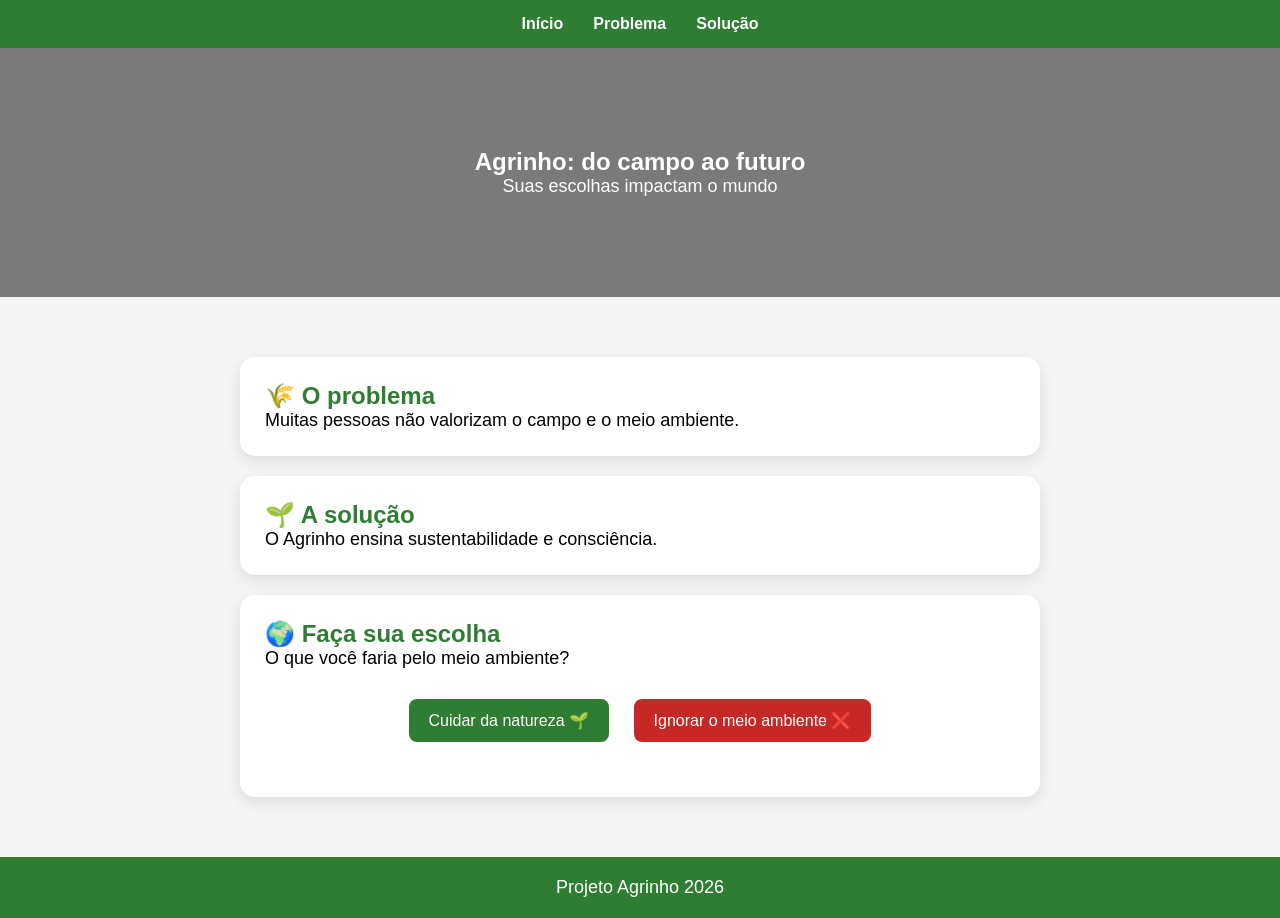
==== index.html @ c0c5d2d5 "Add files via upload" ====
<!DOCTYPE html>
<html lang="pt-br">
<head>
<meta charset="UTF-8">
<meta name="viewport" content="width=device-width, initial-scale=1.0">
<title>Agrinho - Do Campo ao Futuro</title>

<style>
* {
  margin: 0;
  padding: 0;
  box-sizing: border-box;
}

body {
  font-family: Arial, sans-serif;
  background: #f5f5f5;
}

nav {
  background-color: #2e7d32;
  padding: 15px;
  position: sticky;
  top: 0;
}

nav ul {
  display: flex;
  justify-content: center;
  list-style: none;
}

nav ul li {
  margin: 0 15px;
}

nav ul li a {
  color: white;
  text-decoration: none;
  font-weight: bold;
}

.hero {
  background: linear-gradient(rgba(0,0,0,0.5), rgba(0,0,0,0.5)),
  url("https://images.unsplash.com/photo-1500595046743-cd271d694d30");
  background-size: cover;
  color: white;
  padding: 100px 20px;
  text-align: center;
}

.container {
  padding: 40px 20px;
}

.card {
  background: white;
  margin: 20px auto;
  padding: 25px;
  max-width: 800px;
  border-radius: 15px;
  box-shadow: 0 5px 15px rgba(0,0,0,0.1);
}

h2 {
  color: #2e7d32;
}

p {
  font-size: 18px;
}

.interacao {
  text-align: center;
  margin-top: 20px;
}

button {
  padding: 12px 20px;
  margin: 10px;
  border: none;
  border-radius: 8px;
  font-size: 16px;
  cursor: pointer;
}

.bom {
  background-color: #2e7d32;
  color: white;
}

.ruim {
  background-color: #c62828;
  color: white;
}

#resultado {
  margin-top: 20px;
  font-size: 20px;
  font-weight: bold;
}

footer {
  background: #2e7d32;
  color: white;
  text-align: center;
  padding: 20px;
}
</style>
</head>

<body>

<nav>
  <ul>
    <li><a href="#">Início</a></li>
    <li><a href="#">Problema</a></li>
    <li><a href="#">Solução</a></li>
  </ul>
</nav>

<section class="hero">
  <h1>Agrinho: do campo ao futuro</h1>
  <p>Suas escolhas impactam o mundo</p>
</section>

<div class="container">

  <div class="card">
    <h2>🌾 O problema</h2>
    <p>Muitas pessoas não valorizam o campo e o meio ambiente.</p>
  </div>

  <div class="card">
    <h2>🌱 A solução</h2>
    <p>O Agrinho ensina sustentabilidade e consciência.</p>
  </div>

  <div class="card">
    <h2>🌍 Faça sua escolha</h2>
    <p>O que você faria pelo meio ambiente?</p>

    <div class="interacao">
      <button class="bom" onclick="boaEscolha()">Cuidar da natureza 🌱</button>
      <button class="ruim" onclick="maEscolha()">Ignorar o meio ambiente ❌</button>

      <p id="resultado"></p>
    </div>
  </div>

</div>

<footer>
  <p>Projeto Agrinho 2026</p>
</footer>

<script>
function boaEscolha() {
  document.getElementById("resultado").innerText =
  "Ótima escolha! Você está ajudando a construir um futuro melhor 🌍";
}

function maEscolha() {
  document.getElementById("resultado").innerText =
  "Essa escolha prejudica o planeta. Precisamos cuidar melhor da natureza!";
}
</script>

</body>
</html>
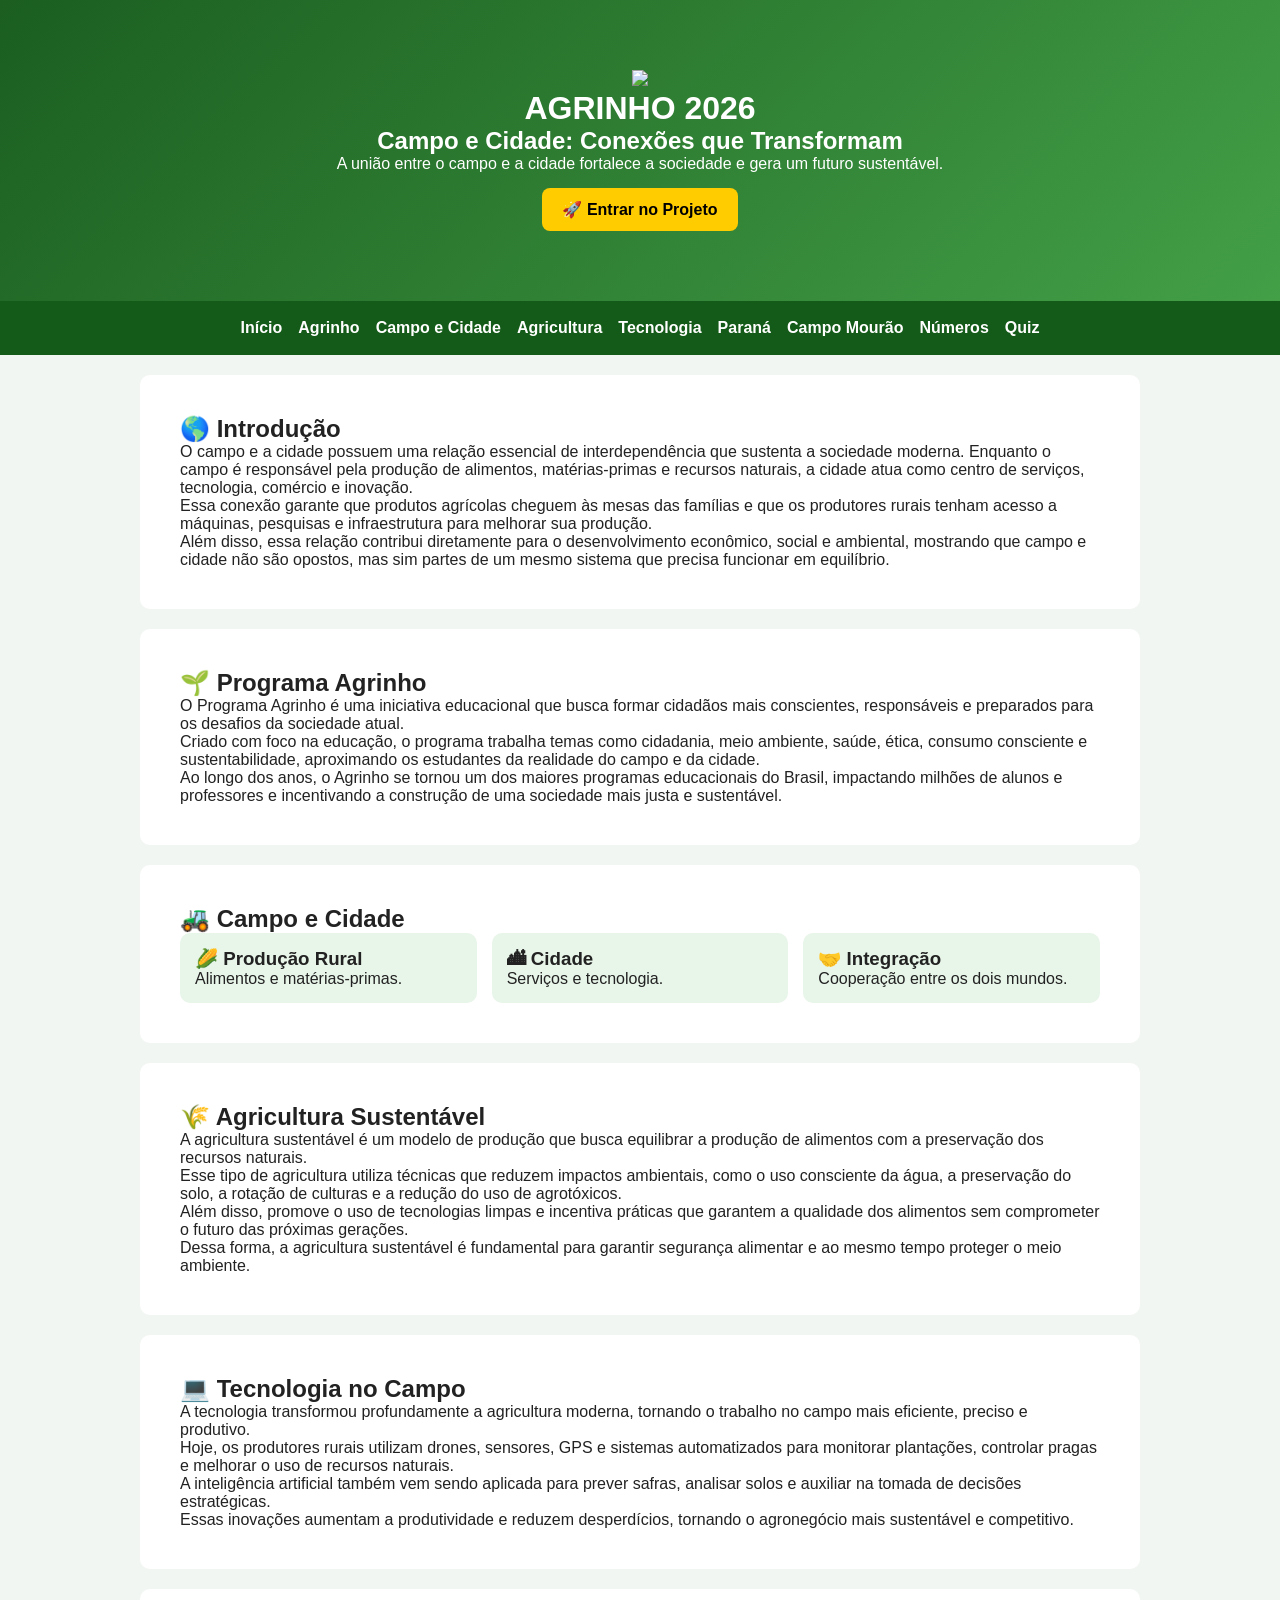
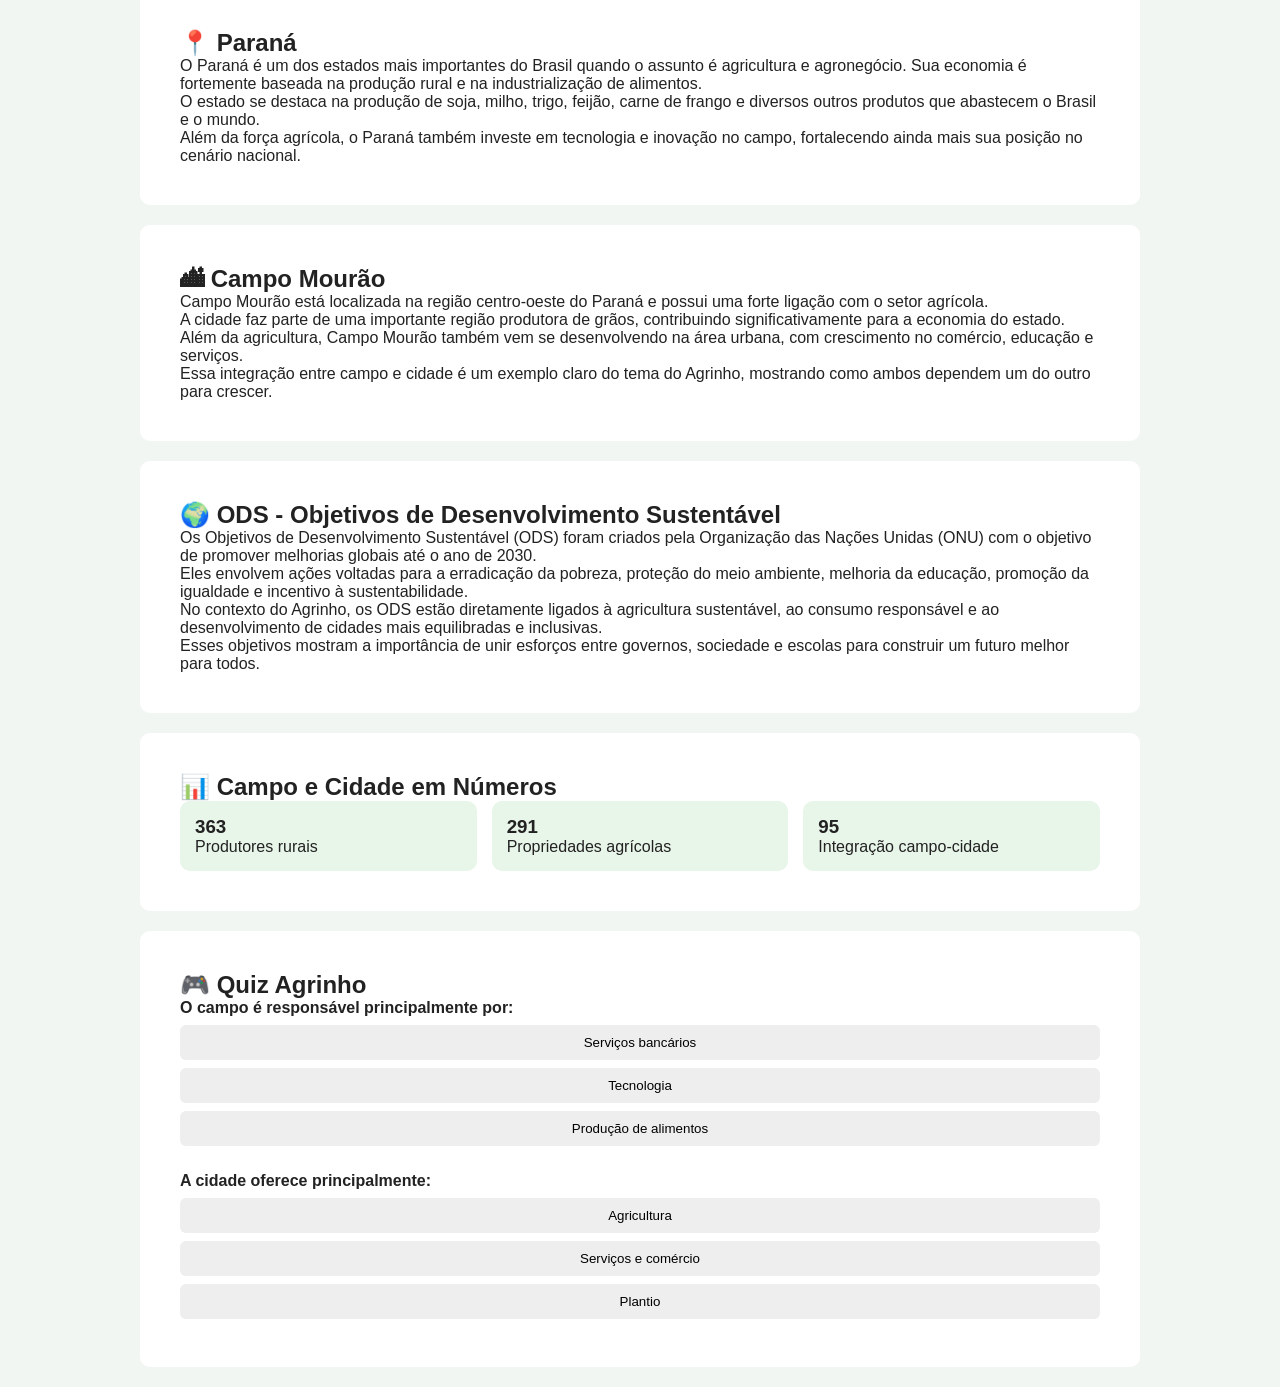
==== commit b09077b2: "Refactor index.html structure and content" ====
--- a/index.html
+++ b/index.html
@@ -1,170 +1,241 @@
 <!DOCTYPE html>
-<html lang="pt-br">
+<html lang="pt-BR">
+
 <head>
 <meta charset="UTF-8">
 <meta name="viewport" content="width=device-width, initial-scale=1.0">
-<title>Agrinho - Do Campo ao Futuro</title>
-
-<style>
-* {
-  margin: 0;
-  padding: 0;
-  box-sizing: border-box;
-}
-
-body {
-  font-family: Arial, sans-serif;
-  background: #f5f5f5;
-}
-
-nav {
-  background-color: #2e7d32;
-  padding: 15px;
-  position: sticky;
-  top: 0;
-}
-
-nav ul {
-  display: flex;
-  justify-content: center;
-  list-style: none;
-}
-
-nav ul li {
-  margin: 0 15px;
-}
-
-nav ul li a {
-  color: white;
-  text-decoration: none;
-  font-weight: bold;
-}
-
-.hero {
-  background: linear-gradient(rgba(0,0,0,0.5), rgba(0,0,0,0.5)),
-  url("https://images.unsplash.com/photo-1500595046743-cd271d694d30");
-  background-size: cover;
-  color: white;
-  padding: 100px 20px;
-  text-align: center;
-}
-
-.container {
-  padding: 40px 20px;
-}
-
-.card {
-  background: white;
-  margin: 20px auto;
-  padding: 25px;
-  max-width: 800px;
-  border-radius: 15px;
-  box-shadow: 0 5px 15px rgba(0,0,0,0.1);
-}
-
-h2 {
-  color: #2e7d32;
-}
-
-p {
-  font-size: 18px;
-}
-
-.interacao {
-  text-align: center;
-  margin-top: 20px;
-}
-
-button {
-  padding: 12px 20px;
-  margin: 10px;
-  border: none;
-  border-radius: 8px;
-  font-size: 16px;
-  cursor: pointer;
-}
-
-.bom {
-  background-color: #2e7d32;
-  color: white;
-}
-
-.ruim {
-  background-color: #c62828;
-  color: white;
-}
-
-#resultado {
-  margin-top: 20px;
-  font-size: 20px;
-  font-weight: bold;
-}
-
-footer {
-  background: #2e7d32;
-  color: white;
-  text-align: center;
-  padding: 20px;
-}
-</style>
+
+<title>Agrinho 2026 - Campo e Cidade</title>
+
+<link rel="stylesheet" href="style.css">
 </head>
 
 <body>
 
+<header class="hero">
+    <div class="hero-content">
+
+        <img src="file:///C:/Users/torre/Downloads/WhatsApp%20Image%202026-06-10%20at%2022.49.42%20(1).jpeg" class="logo">
+
+        <h1>AGRINHO 2026</h1>
+        <h2>Campo e Cidade: Conexões que Transformam</h2>
+
+        <p>
+            A união entre o campo e a cidade fortalece a sociedade e gera um futuro sustentável.
+        </p>
+
+        <a href="#introducao" class="btn">🚀 Entrar no Projeto</a>
+    </div>
+</header>
+
 <nav>
-  <ul>
-    <li><a href="#">Início</a></li>
-    <li><a href="#">Problema</a></li>
-    <li><a href="#">Solução</a></li>
-  </ul>
+    <a href="#introducao">Início</a>
+    <a href="#agrinho">Agrinho</a>
+    <a href="#campoCidade">Campo e Cidade</a>
+    <a href="#agricultura">Agricultura</a>
+    <a href="#tecnologia">Tecnologia</a>
+    <a href="#parana">Paraná</a>
+    <a href="#campomourao">Campo Mourão</a>
+    <a href="#estatisticas">Números</a>
+    <a href="#quiz">Quiz</a>
 </nav>
 
-<section class="hero">
-  <h1>Agrinho: do campo ao futuro</h1>
-  <p>Suas escolhas impactam o mundo</p>
-</section>
-
-<div class="container">
-
-  <div class="card">
-    <h2>🌾 O problema</h2>
-    <p>Muitas pessoas não valorizam o campo e o meio ambiente.</p>
-  </div>
-
-  <div class="card">
-    <h2>🌱 A solução</h2>
-    <p>O Agrinho ensina sustentabilidade e consciência.</p>
-  </div>
-
-  <div class="card">
-    <h2>🌍 Faça sua escolha</h2>
-    <p>O que você faria pelo meio ambiente?</p>
-
-    <div class="interacao">
-      <button class="bom" onclick="boaEscolha()">Cuidar da natureza 🌱</button>
-      <button class="ruim" onclick="maEscolha()">Ignorar o meio ambiente ❌</button>
-
-      <p id="resultado"></p>
-    </div>
-  </div>
-
-</div>
-
-<footer>
-  <p>Projeto Agrinho 2026</p>
-</footer>
-
-<script>
-function boaEscolha() {
-  document.getElementById("resultado").innerText =
-  "Ótima escolha! Você está ajudando a construir um futuro melhor 🌍";
-}
-
-function maEscolha() {
-  document.getElementById("resultado").innerText =
-  "Essa escolha prejudica o planeta. Precisamos cuidar melhor da natureza!";
-}
-</script>
-
+<section id="introducao">
+    <h2>🌎 Introdução</h2>
+    <p>
+O campo e a cidade possuem uma relação essencial de interdependência que sustenta a sociedade moderna. Enquanto o campo é responsável pela produção de alimentos, matérias-primas e recursos naturais, a cidade atua como centro de serviços, tecnologia, comércio e inovação.
+</p>
+
+<p>
+Essa conexão garante que produtos agrícolas cheguem às mesas das famílias e que os produtores rurais tenham acesso a máquinas, pesquisas e infraestrutura para melhorar sua produção.
+</p>
+
+<p>
+Além disso, essa relação contribui diretamente para o desenvolvimento econômico, social e ambiental, mostrando que campo e cidade não são opostos, mas sim partes de um mesmo sistema que precisa funcionar em equilíbrio.
+</p>
+</section>
+
+<section id="agrinho">
+    <h2>🌱 Programa Agrinho</h2>
+    <p>
+O Programa Agrinho é uma iniciativa educacional que busca formar cidadãos mais conscientes, responsáveis e preparados para os desafios da sociedade atual.
+</p>
+
+<p>
+Criado com foco na educação, o programa trabalha temas como cidadania, meio ambiente, saúde, ética, consumo consciente e sustentabilidade, aproximando os estudantes da realidade do campo e da cidade.
+</p>
+
+<p>
+Ao longo dos anos, o Agrinho se tornou um dos maiores programas educacionais do Brasil, impactando milhões de alunos e professores e incentivando a construção de uma sociedade mais justa e sustentável.
+</p>
+</section>
+
+<section id="campoCidade">
+    <h2>🚜 Campo e Cidade</h2>
+
+    <div class="cards">
+        <div class="card">
+            <h3>🌽 Produção Rural</h3>
+            <p>Alimentos e matérias-primas.</p>
+        </div>
+
+        <div class="card">
+            <h3>🏙 Cidade</h3>
+            <p>Serviços e tecnologia.</p>
+        </div>
+
+        <div class="card">
+            <h3>🤝 Integração</h3>
+            <p>Cooperação entre os dois mundos.</p>
+        </div>
+    </div>
+</section>
+
+<section id="agricultura">
+    <h2>🌾 Agricultura Sustentável</h2>
+    <p>
+A agricultura sustentável é um modelo de produção que busca equilibrar a produção de alimentos com a preservação dos recursos naturais.
+</p>
+
+<p>
+Esse tipo de agricultura utiliza técnicas que reduzem impactos ambientais, como o uso consciente da água, a preservação do solo, a rotação de culturas e a redução do uso de agrotóxicos.
+</p>
+
+<p>
+Além disso, promove o uso de tecnologias limpas e incentiva práticas que garantem a qualidade dos alimentos sem comprometer o futuro das próximas gerações.
+</p>
+
+<p>
+Dessa forma, a agricultura sustentável é fundamental para garantir segurança alimentar e ao mesmo tempo proteger o meio ambiente.
+</p>
+</section>
+
+<section id="tecnologia">
+    <h2>💻 Tecnologia no Campo</h2>
+    <p>
+A tecnologia transformou profundamente a agricultura moderna, tornando o trabalho no campo mais eficiente, preciso e produtivo.
+</p>
+
+<p>
+Hoje, os produtores rurais utilizam drones, sensores, GPS e sistemas automatizados para monitorar plantações, controlar pragas e melhorar o uso de recursos naturais.
+</p>
+
+<p>
+A inteligência artificial também vem sendo aplicada para prever safras, analisar solos e auxiliar na tomada de decisões estratégicas.
+</p>
+
+<p>
+Essas inovações aumentam a produtividade e reduzem desperdícios, tornando o agronegócio mais sustentável e competitivo.
+</p>
+</section>
+
+<section id="parana">
+    <h2>📍 Paraná</h2>
+    <p>
+O Paraná é um dos estados mais importantes do Brasil quando o assunto é agricultura e agronegócio. Sua economia é fortemente baseada na produção rural e na industrialização de alimentos.
+</p>
+
+<p>
+O estado se destaca na produção de soja, milho, trigo, feijão, carne de frango e diversos outros produtos que abastecem o Brasil e o mundo.
+</p>
+
+<p>
+Além da força agrícola, o Paraná também investe em tecnologia e inovação no campo, fortalecendo ainda mais sua posição no cenário nacional.
+</p>
+</section>
+
+<section id="campomourao">
+    <h2>🏙 Campo Mourão</h2>
+    <p>
+Campo Mourão está localizada na região centro-oeste do Paraná e possui uma forte ligação com o setor agrícola.
+</p>
+
+<p>
+A cidade faz parte de uma importante região produtora de grãos, contribuindo significativamente para a economia do estado.
+</p>
+
+<p>
+Além da agricultura, Campo Mourão também vem se desenvolvendo na área urbana, com crescimento no comércio, educação e serviços.
+</p>
+
+<p>
+Essa integração entre campo e cidade é um exemplo claro do tema do Agrinho, mostrando como ambos dependem um do outro para crescer.
+</p>
+</section>
+
+
+
+<!-- 👇 AQUI VOCÊ COLOCA O ODS -->
+<section id="ods">
+
+<h2>🌍 ODS - Objetivos de Desenvolvimento Sustentável</h2>
+
+<p>
+Os Objetivos de Desenvolvimento Sustentável (ODS) foram criados pela Organização das Nações Unidas (ONU) com o objetivo de promover melhorias globais até o ano de 2030.
+</p>
+
+<p>
+Eles envolvem ações voltadas para a erradicação da pobreza, proteção do meio ambiente, melhoria da educação, promoção da igualdade e incentivo à sustentabilidade.
+</p>
+
+<p>
+No contexto do Agrinho, os ODS estão diretamente ligados à agricultura sustentável, ao consumo responsável e ao desenvolvimento de cidades mais equilibradas e inclusivas.
+</p>
+
+<p>
+Esses objetivos mostram a importância de unir esforços entre governos, sociedade e escolas para construir um futuro melhor para todos.
+</p>
+
+</section>
+
+
+<!-- 📊 ESTATÍSTICAS (PARTE C) -->
+<section id="estatisticas">
+    <h2>📊 Campo e Cidade em Números</h2>
+
+    <div class="cards">
+        <div class="card">
+            <h3 id="num1">0</h3>
+            <p>Produtores rurais</p>
+        </div>
+
+        <div class="card">
+            <h3 id="num2">0</h3>
+            <p>Propriedades agrícolas</p>
+        </div>
+
+        <div class="card">
+            <h3 id="num3">0</h3>
+            <p>Integração campo-cidade</p>
+        </div>
+    </div>
+</section>
+
+<!-- 🎮 QUIZ (PARTE C) -->
+<section id="quiz">
+
+    <h2>🎮 Quiz Agrinho</h2>
+
+    <p><strong>O campo é responsável principalmente por:</strong></p>
+
+    <div class="quiz">
+        <button onclick="responder(this, false)">Serviços bancários</button>
+        <button onclick="responder(this, false)">Tecnologia</button>
+        <button onclick="responder(this, true)">Produção de alimentos</button>
+    </div>
+
+    <br>
+
+    <p><strong>A cidade oferece principalmente:</strong></p>
+
+    <div class="quiz">
+        <button onclick="responder(this, false)">Agricultura</button>
+        <button onclick="responder(this, true)">Serviços e comércio</button>
+        <button onclick="responder(this, false)">Plantio</button>
+    </div>
+
+</section>
+
+<script src="script.js"></script>
 </body>
-</html>+</html>
--- a/style.css
+++ b/style.css
@@ -0,0 +1,90 @@
+* {
+    margin: 0;
+    padding: 0;
+    box-sizing: border-box;
+    scroll-behavior: smooth;
+}
+
+body {
+    background: red;
+}
+
+body {
+    font-family: Arial, sans-serif;
+    background: #f2f6f3;
+    color: #222;
+}
+
+.hero {
+    background: linear-gradient(135deg, #1b5e20, #43a047);
+    color: white;
+    text-align: center;
+    padding: 70px 20px;
+}
+
+.logo {
+    width: 100px;
+}
+
+.btn {
+    display: inline-block;
+    margin-top: 15px;
+    padding: 12px 20px;
+    background: #ffcc00;
+    color: black;
+    border-radius: 8px;
+    text-decoration: none;
+    font-weight: bold;
+}
+
+nav {
+    background: #145a18;
+    position: sticky;
+    top: 0;
+    display: flex;
+    justify-content: center;
+    flex-wrap: wrap;
+    padding: 10px;
+}
+
+nav a {
+    color: white;
+    margin: 8px;
+    text-decoration: none;
+    font-weight: bold;
+}
+
+section {
+    background: white;
+    max-width: 1000px;
+    margin: 20px auto;
+    padding: 40px;
+    border-radius: 10px;
+}
+
+.cards {
+    display: grid;
+    grid-template-columns: repeat(auto-fit, minmax(200px, 1fr));
+    gap: 15px;
+}
+
+.card {
+    background: #e8f5e9;
+    padding: 15px;
+    border-radius: 10px;
+}
+
+.quiz button {
+    display: block;
+    width: 100%;
+    margin: 8px 0;
+    padding: 10px;
+    border: none;
+    background: #eee;
+    border-radius: 6px;
+    cursor: pointer;
+}
+
+.quiz button:hover {
+    background: #dcedc8;
+}
